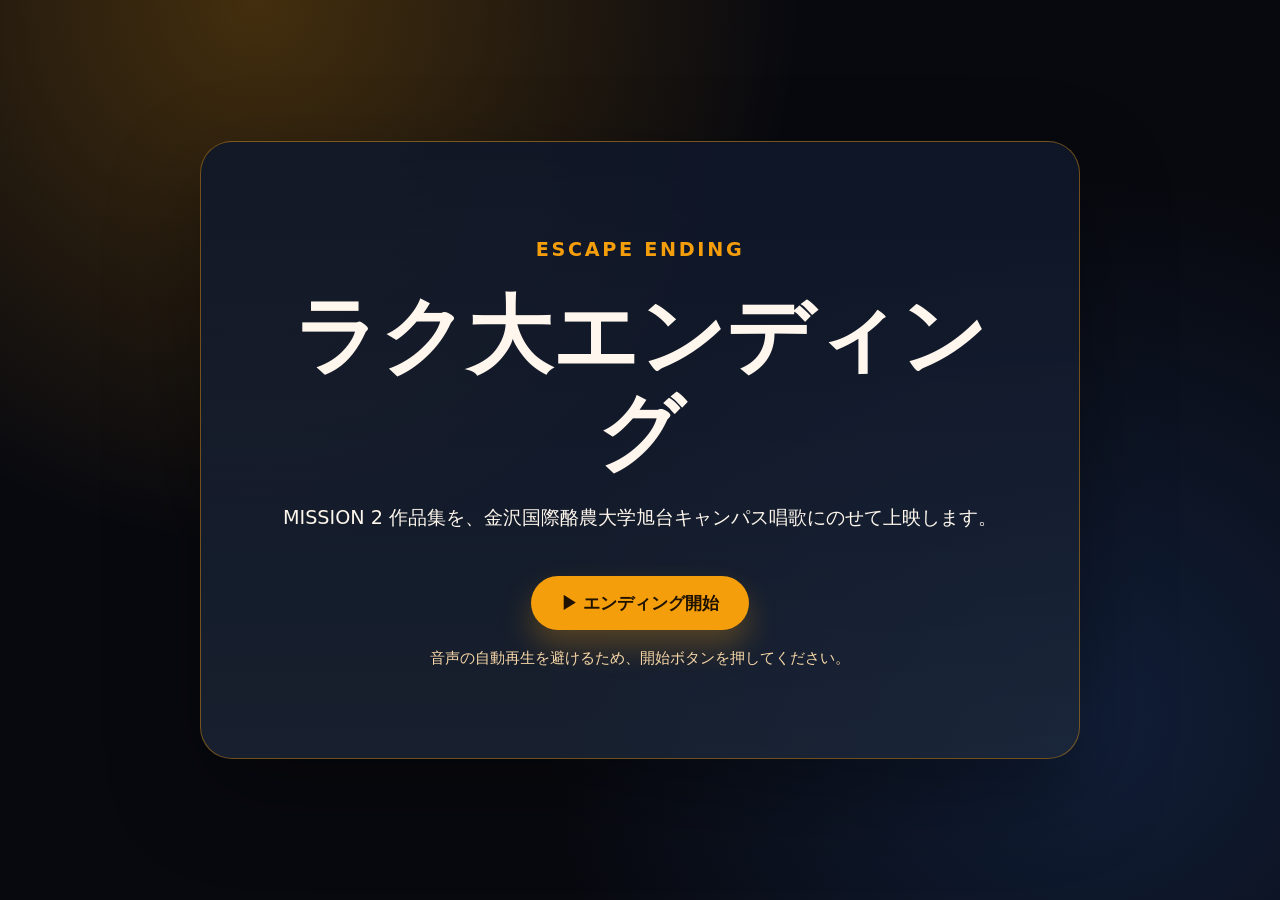
==== ending.html @ afc2844b "Add files via upload" ====
<!doctype html>
<html lang="ja">
<head>
  <meta charset="utf-8" />
  <meta name="viewport" content="width=device-width, initial-scale=1" />
  <title>ラク大エンディング</title>
  <link rel="stylesheet" href="ending/ending.css" />
</head>
<body>
  <main class="ending-page">
    <section class="opening-panel" id="startPanel">
      <p class="eyebrow">ESCAPE ENDING</p>
      <h1>ラク大エンディング</h1>
      <p>MISSION 2 作品集を、金沢国際酪農大学旭台キャンパス唱歌にのせて上映します。</p>
      <button id="startButton" class="start-button" type="button">▶ エンディング開始</button>
      <p class="note">音声の自動再生を避けるため、開始ボタンを押してください。</p>
    </section>

    <section class="stage" id="stage" hidden aria-live="polite">
      <audio id="endingAudio" src="ending/ending_song.mp3" preload="auto"></audio>

      <div class="scene title-scene" id="titleScene">
        <p class="eyebrow">MISSION 2 作品集</p>
        <h2>金沢国際酪農大学<br>旭台キャンパス唱歌</h2>
        <p>カコク大からの脱出</p>
      </div>

      <div class="scene slide-scene" id="slideScene" hidden>
        <div class="slide-header">
          <p class="eyebrow">OPEN CAMPUS POSTER VISUALS</p>
          <p id="slideCounter">1 / 7</p>
        </div>
        <div class="image-grid" id="imageGrid"></div>
      </div>

      <div class="scene fin-scene" id="finScene" hidden>
        <h2>Fin</h2>
        <p>生成AI研修は以上です。</p>
        <p>ご参加ありがとうございました。</p>
        <a href="index.html" class="back-link">ポータルへ戻る</a>
      </div>
    </section>
  </main>

  <script src="ending/ending.js"></script>
</body>
</html>
---- ending/ending.css ----
:root {
  --bg: #08090f;
  --panel: rgba(12, 16, 28, .78);
  --text: #fff7ed;
  --muted: #f8d8a8;
  --gold: #f59e0b;
}
* { box-sizing: border-box; }
body {
  margin: 0;
  min-height: 100vh;
  font-family: "Yu Gothic", "游ゴシック", system-ui, sans-serif;
  background:
    radial-gradient(circle at 20% 0%, rgba(245, 158, 11, .25), transparent 34rem),
    radial-gradient(circle at 85% 80%, rgba(59, 130, 246, .18), transparent 34rem),
    var(--bg);
  color: var(--text);
}
.ending-page {
  min-height: 100vh;
  display: grid;
  place-items: center;
  padding: clamp(20px, 4vw, 48px);
}
.opening-panel {
  width: min(880px, 100%);
  padding: clamp(32px, 7vw, 72px);
  border: 1px solid rgba(245, 158, 11, .42);
  border-radius: 32px;
  background: linear-gradient(180deg, rgba(15, 23, 42, .88), rgba(30, 41, 59, .72));
  box-shadow: 0 34px 90px rgba(0,0,0,.34);
  text-align: center;
}
.eyebrow {
  color: var(--gold);
  font-weight: 900;
  letter-spacing: .14em;
  font-size: .84rem;
}
h1, h2 { margin: 0; line-height: 1.15; }
h1 { font-size: clamp(2.4rem, 8vw, 5.3rem); }
.opening-panel p { font-size: clamp(1rem, 2vw, 1.2rem); line-height: 1.8; }
.start-button {
  margin-top: 22px;
  padding: 15px 30px;
  border: 0;
  border-radius: 999px;
  background: var(--gold);
  color: #1f1300;
  font-size: 1.08rem;
  font-weight: 900;
  cursor: pointer;
  box-shadow: 0 16px 30px rgba(245,158,11,.28);
}
.start-button:hover { filter: brightness(1.07); }
.note { color: var(--muted); font-size: .92rem !important; }
.stage {
  width: min(1180px, 100%);
  min-height: min(72vh, 760px);
  position: relative;
  overflow: hidden;
  border-radius: 30px;
  border: 1px solid rgba(245, 158, 11, .34);
  background: #05060a;
  box-shadow: 0 30px 100px rgba(0,0,0,.5);
}
.stage::before {
  content: "";
  position: absolute;
  inset: 0;
  background:
    linear-gradient(90deg, rgba(0,0,0,.34), transparent 20%, transparent 80%, rgba(0,0,0,.34)),
    radial-gradient(circle at 50% 20%, rgba(245,158,11,.18), transparent 32rem);
  pointer-events: none;
  z-index: 2;
}
.scene {
  position: absolute;
  inset: 0;
  display: grid;
  place-items: center;
  padding: clamp(24px, 4vw, 54px);
  text-align: center;
  opacity: 0;
  transform: translateY(18px) scale(.99);
  transition: opacity .8s ease, transform .8s ease;
}
.scene.active {
  opacity: 1;
  transform: translateY(0) scale(1);
}
.scene[hidden] { display: none; }
.title-scene h2 {
  font-size: clamp(2.3rem, 7vw, 5.6rem);
  text-shadow: 0 6px 28px rgba(0,0,0,.45);
}
.title-scene p:last-child { color: var(--muted); font-size: clamp(1.05rem, 2vw, 1.4rem); }
.slide-scene { display: block; text-align: left; }
.slide-header {
  position: relative;
  z-index: 3;
  display: flex;
  align-items: center;
  justify-content: space-between;
  gap: 16px;
  margin-bottom: 20px;
  transition: opacity .85s ease, transform .85s ease, filter .85s ease;
}
.slide-header.is-fading {
  opacity: .28;
  transform: translateY(8px);
  filter: blur(5px);
}
.slide-header p { margin: 0; }
#slideCounter { color: var(--muted); font-weight: 800; }
.image-grid {
  position: relative;
  z-index: 3;
  display: grid;
  grid-template-columns: repeat(3, 1fr);
  gap: clamp(12px, 2vw, 24px);
  height: calc(100% - 46px);
  min-height: 480px;
  transition: opacity .85s ease, transform .85s ease, filter .85s ease;
}
.image-grid.is-fading {
  opacity: .08;
  transform: translateY(10px) scale(1.01);
  filter: blur(10px);
}
.image-slot {
  position: relative;
  overflow: hidden;
  border-radius: 24px;
  background: rgba(255,255,255,.08);
  border: 1px solid rgba(255,255,255,.14);
  box-shadow: 0 18px 44px rgba(0,0,0,.32);
  opacity: 0;
  transform: translateY(18px) scale(.985);
  animation: slotFadeIn .95s ease forwards;
  animation-delay: var(--delay, 0s);
}
.image-slot img {
  width: 100%;
  height: 100%;
  object-fit: cover;
  display: block;
  transform: scale(1.035);
  animation: slowZoom 6s linear forwards;
}
.image-slot.missing {
  display: grid;
  place-items: center;
  color: rgba(255,255,255,.68);
  font-weight: 800;
  line-height: 1.6;
  text-align: center;
  padding: 18px;
}
@keyframes slowZoom {
  from { transform: scale(1.02); }
  to { transform: scale(1.09); }
}
@keyframes slotFadeIn {
  from { opacity: 0; transform: translateY(18px) scale(.985); }
  to { opacity: 1; transform: translateY(0) scale(1); }
}
.fin-scene h2 {
  font-family: Georgia, "Times New Roman", serif;
  font-size: clamp(4rem, 13vw, 10rem);
  font-weight: 500;
  letter-spacing: .08em;
  text-shadow: 0 8px 34px rgba(0,0,0,.5);
}
.fin-scene p {
  margin: 10px 0 0;
  font-size: clamp(1.1rem, 2.2vw, 1.55rem);
  font-weight: 700;
}
.back-link {
  display: inline-flex;
  margin-top: 28px;
  padding: 11px 20px;
  border: 1px solid rgba(255,255,255,.35);
  border-radius: 999px;
  color: var(--text);
  text-decoration: none;
  font-weight: 800;
}
@media (max-width: 800px) {
  .stage { min-height: 86vh; }
  .image-grid { grid-template-columns: 1fr; min-height: auto; height: auto; }
  .image-slot { min-height: 28vh; }
  .slide-scene { overflow: auto; }
}
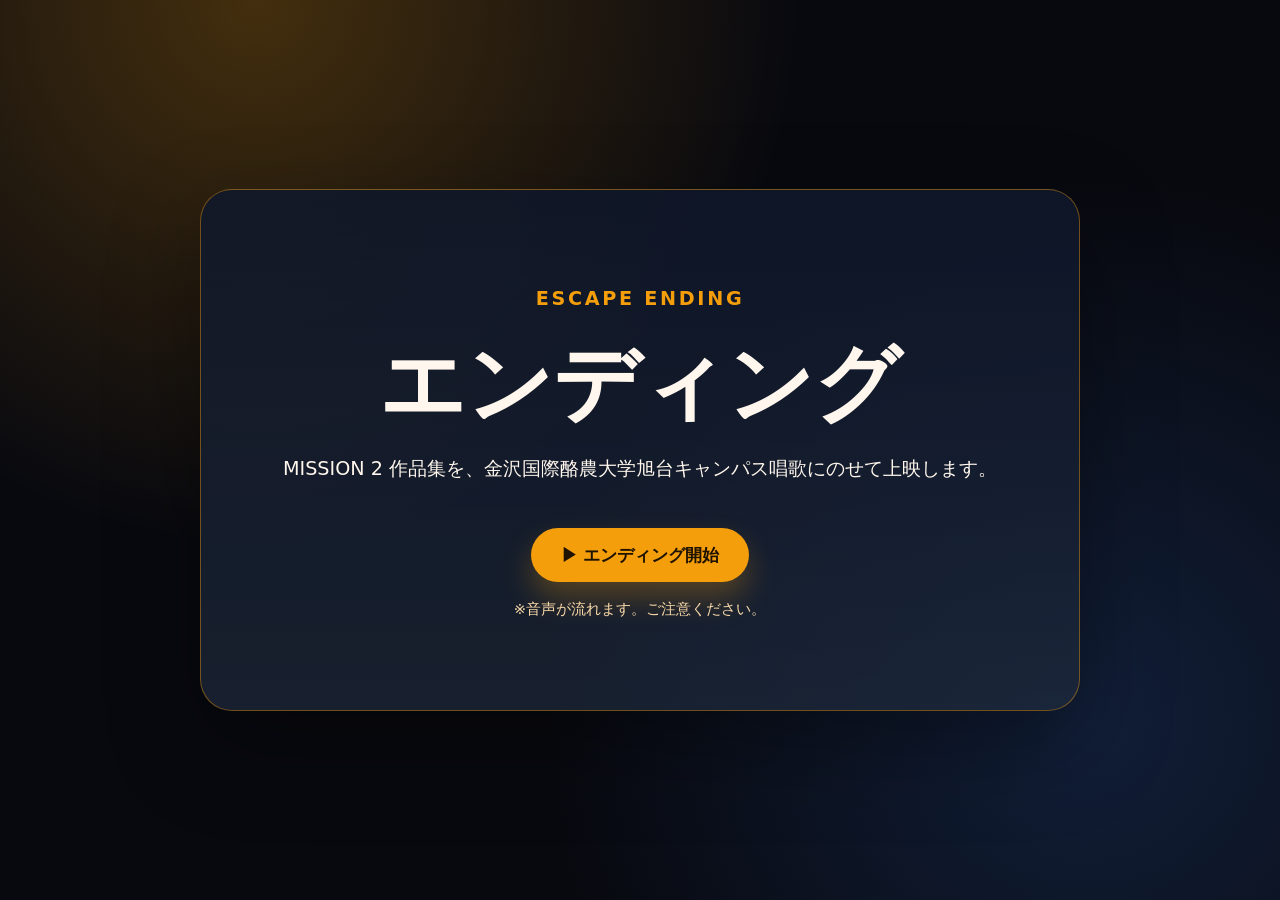
==== commit a47505cb: "Update heading and note text in ending.html" ====
--- a/ending.html
+++ b/ending.html
@@ -10,10 +10,10 @@
   <main class="ending-page">
     <section class="opening-panel" id="startPanel">
       <p class="eyebrow">ESCAPE ENDING</p>
-      <h1>ラク大エンディング</h1>
+      <h1>エンディング</h1>
       <p>MISSION 2 作品集を、金沢国際酪農大学旭台キャンパス唱歌にのせて上映します。</p>
       <button id="startButton" class="start-button" type="button">▶ エンディング開始</button>
-      <p class="note">音声の自動再生を避けるため、開始ボタンを押してください。</p>
+      <p class="note">※音声が流れます。ご注意ください。</p>
     </section>
 
     <section class="stage" id="stage" hidden aria-live="polite">
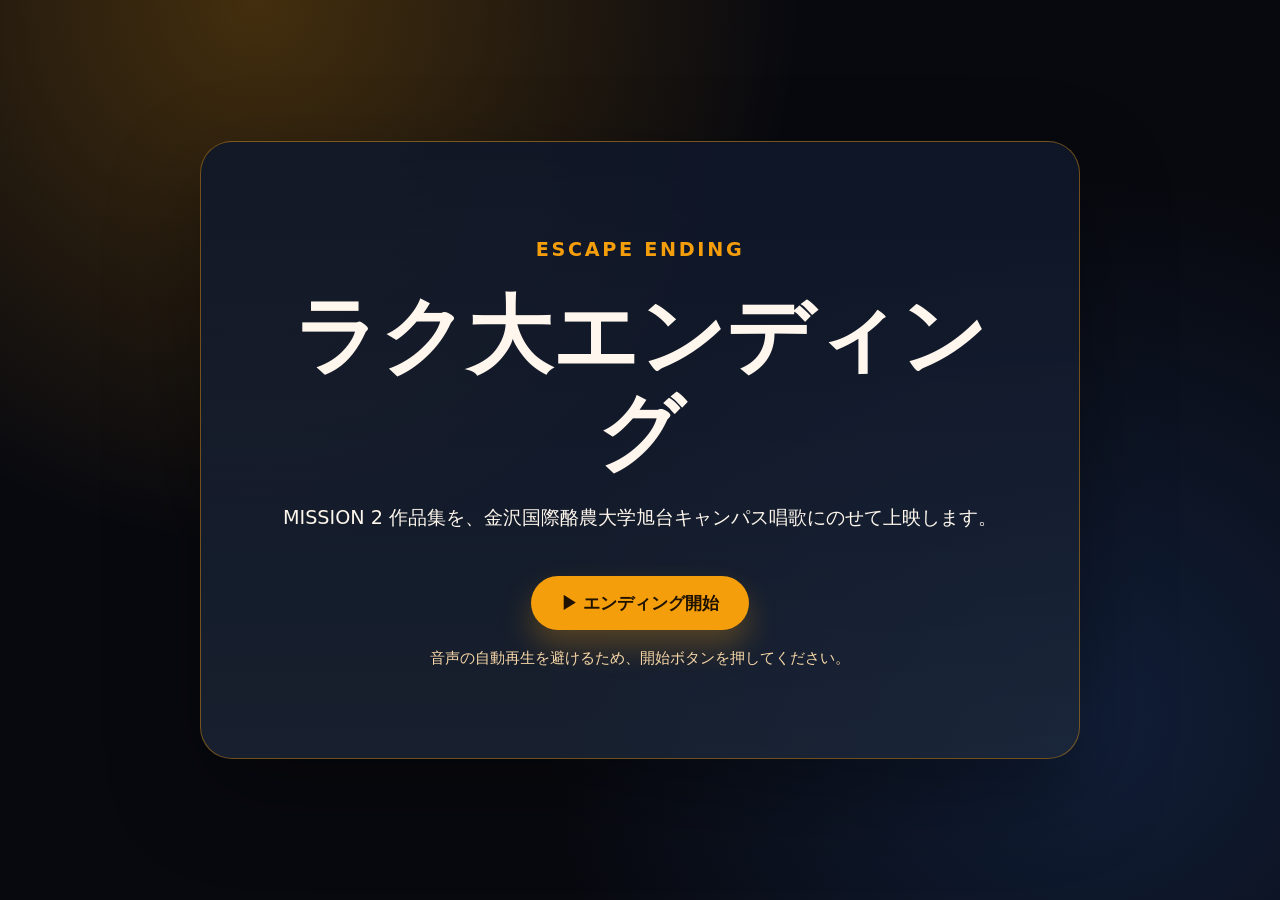
==== commit 25049fbd: "Add files via upload" ====
--- a/ending.html
+++ b/ending.html
@@ -10,14 +10,18 @@
   <main class="ending-page">
     <section class="opening-panel" id="startPanel">
       <p class="eyebrow">ESCAPE ENDING</p>
-      <h1>エンディング</h1>
+      <h1>ラク大エンディング</h1>
       <p>MISSION 2 作品集を、金沢国際酪農大学旭台キャンパス唱歌にのせて上映します。</p>
       <button id="startButton" class="start-button" type="button">▶ エンディング開始</button>
-      <p class="note">※音声が流れます。ご注意ください。</p>
+      <p class="note">音声の自動再生を避けるため、開始ボタンを押してください。</p>
     </section>
 
     <section class="stage" id="stage" hidden aria-live="polite">
       <audio id="endingAudio" src="ending/ending_song.mp3" preload="auto"></audio>
+
+      <div class="lyric-overlay" id="lyricOverlay" aria-live="polite">
+        <span id="lyricLine">金沢国際酪農大学旭台キャンパス唱歌</span>
+      </div>
 
       <div class="scene title-scene" id="titleScene">
         <p class="eyebrow">MISSION 2 作品集</p>
--- a/ending/ending.css
+++ b/ending/ending.css
@@ -165,6 +165,39 @@
   from { opacity: 0; transform: translateY(18px) scale(.985); }
   to { opacity: 1; transform: translateY(0) scale(1); }
 }
+
+.lyric-overlay {
+  position: absolute;
+  left: 50%;
+  bottom: clamp(18px, 4vw, 34px);
+  z-index: 8;
+  width: min(920px, calc(100% - 36px));
+  padding: 13px 22px;
+  border-radius: 999px;
+  background: rgba(0, 0, 0, .56);
+  border: 1px solid rgba(255, 255, 255, .22);
+  box-shadow: 0 18px 48px rgba(0,0,0,.36);
+  backdrop-filter: blur(10px);
+  transform: translate(-50%, 14px);
+  opacity: 0;
+  text-align: center;
+  transition: opacity .42s ease, transform .42s ease;
+  pointer-events: none;
+}
+.lyric-overlay.show {
+  opacity: 1;
+  transform: translate(-50%, 0);
+}
+.lyric-overlay span {
+  display: block;
+  color: #fff7ed;
+  font-size: clamp(1.08rem, 2.3vw, 1.8rem);
+  line-height: 1.5;
+  font-weight: 900;
+  letter-spacing: .04em;
+  text-shadow: 0 2px 12px rgba(0,0,0,.75);
+}
+
 .fin-scene h2 {
   font-family: Georgia, "Times New Roman", serif;
   font-size: clamp(4rem, 13vw, 10rem);
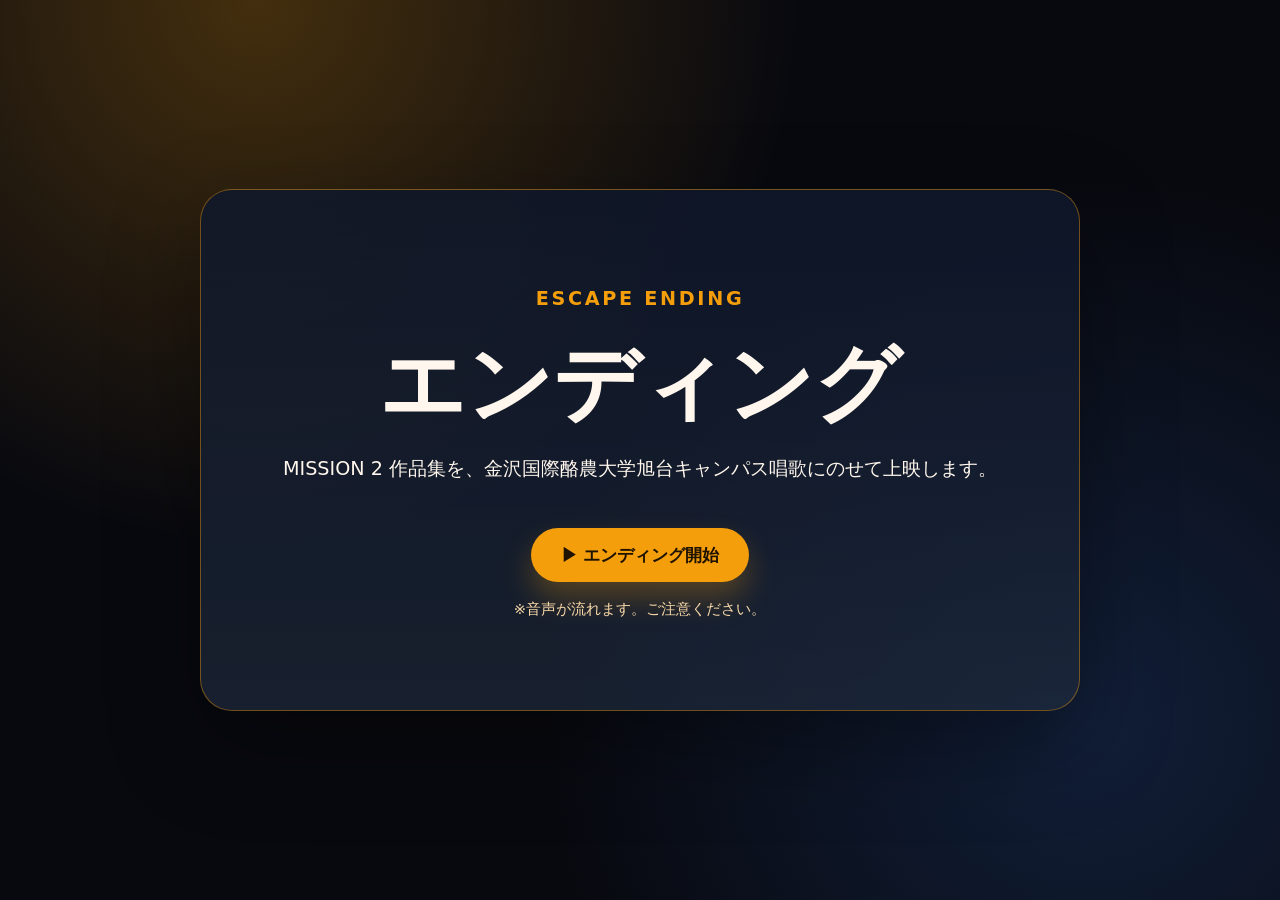
==== commit 76e99750: "Update heading and note text in ending.html" ====
--- a/ending.html
+++ b/ending.html
@@ -10,10 +10,10 @@
   <main class="ending-page">
     <section class="opening-panel" id="startPanel">
       <p class="eyebrow">ESCAPE ENDING</p>
-      <h1>ラク大エンディング</h1>
+      <h1>エンディング</h1>
       <p>MISSION 2 作品集を、金沢国際酪農大学旭台キャンパス唱歌にのせて上映します。</p>
       <button id="startButton" class="start-button" type="button">▶ エンディング開始</button>
-      <p class="note">音声の自動再生を避けるため、開始ボタンを押してください。</p>
+      <p class="note">※音声が流れます。ご注意ください。</p>
     </section>
 
     <section class="stage" id="stage" hidden aria-live="polite">
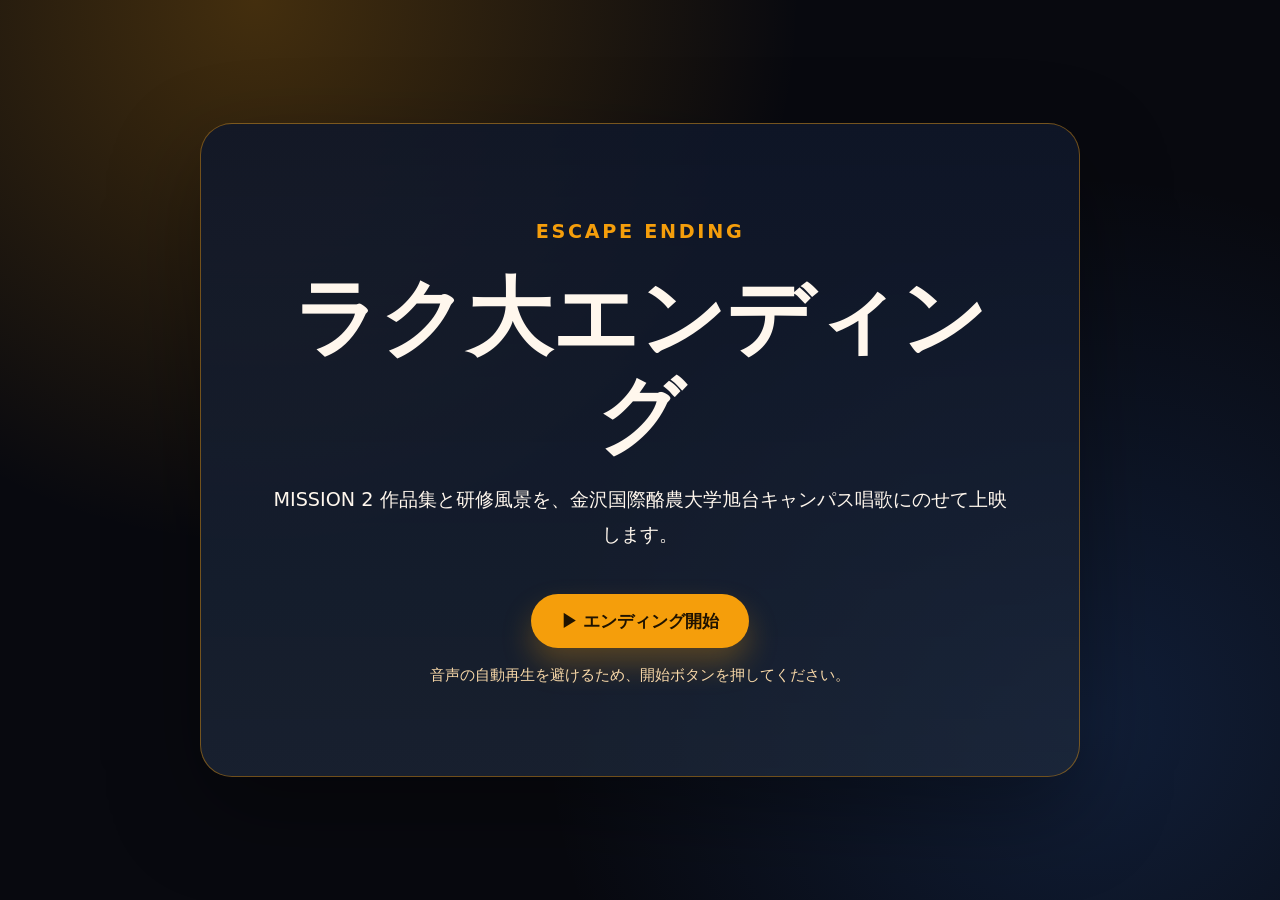
==== commit 932e2c6e: "Add files via upload" ====
--- a/ending.html
+++ b/ending.html
@@ -10,31 +10,65 @@
   <main class="ending-page">
     <section class="opening-panel" id="startPanel">
       <p class="eyebrow">ESCAPE ENDING</p>
-      <h1>エンディング</h1>
-      <p>MISSION 2 作品集を、金沢国際酪農大学旭台キャンパス唱歌にのせて上映します。</p>
+      <h1>ラク大エンディング</h1>
+      <p>MISSION 2 作品集と研修風景を、金沢国際酪農大学旭台キャンパス唱歌にのせて上映します。</p>
       <button id="startButton" class="start-button" type="button">▶ エンディング開始</button>
-      <p class="note">※音声が流れます。ご注意ください。</p>
+      <p class="note">音声の自動再生を避けるため、開始ボタンを押してください。</p>
     </section>
 
     <section class="stage" id="stage" hidden aria-live="polite">
       <audio id="endingAudio" src="ending/ending_song.mp3" preload="auto"></audio>
 
       <div class="lyric-overlay" id="lyricOverlay" aria-live="polite">
-        <span id="lyricLine">金沢国際酪農大学旭台キャンパス唱歌</span>
+        <span id="lyricLine"></span>
       </div>
 
       <div class="scene title-scene" id="titleScene">
-        <p class="eyebrow">MISSION 2 作品集</p>
-        <h2>金沢国際酪農大学<br>旭台キャンパス唱歌</h2>
-        <p>カコク大からの脱出</p>
+        <div class="title-card">
+          <p class="eyebrow">MISSION COMPLETE</p>
+          <h2>金沢国際酪農大学<br>旭台キャンパス唱歌</h2>
+          <p>カコク大からの脱出</p>
+        </div>
       </div>
 
-      <div class="scene slide-scene" id="slideScene" hidden>
+      <div class="scene song-card-scene" id="songCardScene" hidden>
+        <div class="school-song-card">
+          <div class="song-title">
+            <span>金沢国際酪農大学</span>
+            <span>旭台キャンパス唱歌</span>
+          </div>
+
+          <div class="song-meta">
+            <span>作詞　理事</span>
+            <span>作曲　Ｓｕｎｏ</span>
+          </div>
+
+          <div class="song-lyrics-vertical">
+            <p>旭台に　朝ひらけ<br>白き峰より　風は来る<br>酪農の野に　牛は立ち<br>学びの鐘は　今日も鳴る</p>
+
+            <p>重き日々にも　灯をかかげ<br>知恵をたずねて　道を行く<br>過ぎしカコクを　越えながら<br>明日の丘へ　歩み出す</p>
+
+            <p>ああ　金沢国際酪農大学<br>旭台キャンパス<br>われらは進む　ラク大へ</p>
+
+            <p>ラク大へ　いま一歩<br>ラク大へ　いま一歩<br>ラク大へ　いま一歩</p>
+          </div>
+        </div>
+      </div>
+
+      <div class="scene slide-scene" id="posterScene" hidden>
         <div class="slide-header">
           <p class="eyebrow">OPEN CAMPUS POSTER VISUALS</p>
-          <p id="slideCounter">1 / 7</p>
+          <p id="posterCounter">1 / 10</p>
         </div>
-        <div class="image-grid" id="imageGrid"></div>
+        <div class="image-grid three" id="posterGrid"></div>
+      </div>
+
+      <div class="scene photo-scene" id="photoScene" hidden>
+        <div class="slide-header">
+          <p class="eyebrow">JAIPON REVIEW MEETING</p>
+          <p id="photoCounter">1 / 3</p>
+        </div>
+        <div class="photo-stage" id="photoStage"></div>
       </div>
 
       <div class="scene fin-scene" id="finScene" hidden>
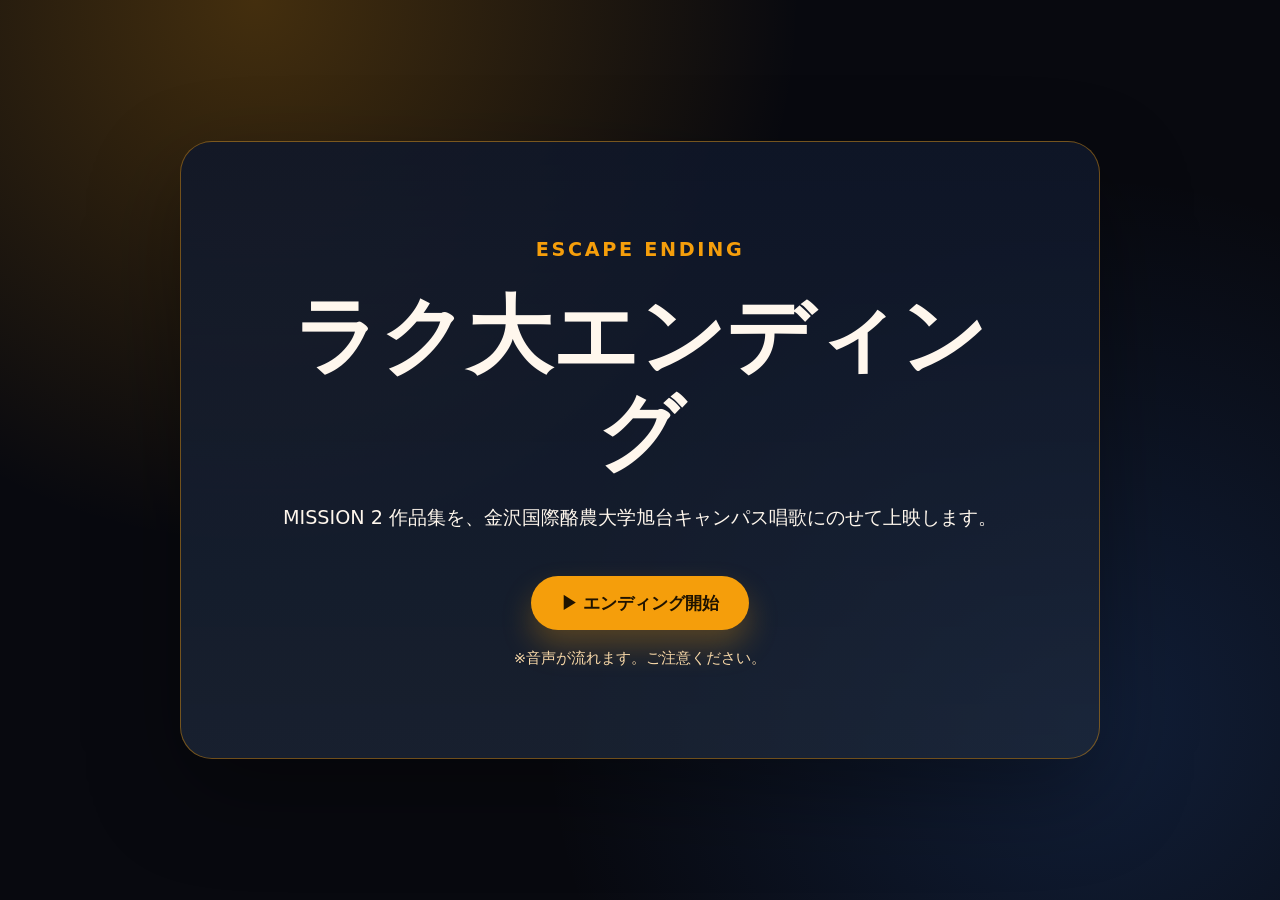
==== commit 150ae2cb: "Add files via upload" ====
--- a/ending.html
+++ b/ending.html
@@ -11,61 +11,47 @@
     <section class="opening-panel" id="startPanel">
       <p class="eyebrow">ESCAPE ENDING</p>
       <h1>ラク大エンディング</h1>
-      <p>MISSION 2 作品集と研修風景を、金沢国際酪農大学旭台キャンパス唱歌にのせて上映します。</p>
+      <p>MISSION 2 作品集を、金沢国際酪農大学旭台キャンパス唱歌にのせて上映します。</p>
       <button id="startButton" class="start-button" type="button">▶ エンディング開始</button>
-      <p class="note">音声の自動再生を避けるため、開始ボタンを押してください。</p>
+      <p class="note">※音声が流れます。ご注意ください。</p>
     </section>
 
     <section class="stage" id="stage" hidden aria-live="polite">
       <audio id="endingAudio" src="ending/ending_song.mp3" preload="auto"></audio>
 
-      <div class="lyric-overlay" id="lyricOverlay" aria-live="polite">
+      <div class="lyric-overlay" id="lyricOverlay" aria-live="polite" hidden>
         <span id="lyricLine"></span>
       </div>
 
       <div class="scene title-scene" id="titleScene">
         <div class="title-card">
-          <p class="eyebrow">MISSION COMPLETE</p>
-          <h2>金沢国際酪農大学<br>旭台キャンパス唱歌</h2>
+          <p class="eyebrow">ENDING THEME</p>
+          <h2>金沢国際酪農大学<br><span>旭台キャンパス唱歌</span></h2>
           <p>カコク大からの脱出</p>
         </div>
       </div>
 
-      <div class="scene song-card-scene" id="songCardScene" hidden>
-        <div class="school-song-card">
-          <div class="song-title">
-            <span>金沢国際酪農大学</span>
-            <span>旭台キャンパス唱歌</span>
-          </div>
+      <div class="scene songcard-scene" id="songCardScene" hidden>
+        <img
+          class="school-song-card-img"
+          src="ending/images/song_card.png"
+          alt="金沢国際酪農大学 旭台キャンパス唱歌 歌詞カード"
+        >
+      </div>
 
-          <div class="song-meta">
-            <span>作詞　理事</span>
-            <span>作曲　Ｓｕｎｏ</span>
-          </div>
-
-          <div class="song-lyrics-vertical">
-            <p>旭台に　朝ひらけ<br>白き峰より　風は来る<br>酪農の野に　牛は立ち<br>学びの鐘は　今日も鳴る</p>
-
-            <p>重き日々にも　灯をかかげ<br>知恵をたずねて　道を行く<br>過ぎしカコクを　越えながら<br>明日の丘へ　歩み出す</p>
-
-            <p>ああ　金沢国際酪農大学<br>旭台キャンパス<br>われらは進む　ラク大へ</p>
-
-            <p>ラク大へ　いま一歩<br>ラク大へ　いま一歩<br>ラク大へ　いま一歩</p>
-          </div>
-        </div>
-      </div>
+</div>
 
       <div class="scene slide-scene" id="posterScene" hidden>
         <div class="slide-header">
-          <p class="eyebrow">OPEN CAMPUS POSTER VISUALS</p>
-          <p id="posterCounter">1 / 10</p>
+          <p class="eyebrow">MISSION 2 POSTER VISUALS</p>
+          <p id="posterCounter">1 / 11</p>
         </div>
         <div class="image-grid three" id="posterGrid"></div>
       </div>
 
       <div class="scene photo-scene" id="photoScene" hidden>
         <div class="slide-header">
-          <p class="eyebrow">JAIPON REVIEW MEETING</p>
+          <p class="eyebrow">JAIPON</p>
           <p id="photoCounter">1 / 3</p>
         </div>
         <div class="photo-stage" id="photoStage"></div>
--- a/ending/ending.css
+++ b/ending/ending.css
@@ -1,6 +1,5 @@
-:root {
+ :root {
   --bg: #08090f;
-  --panel: rgba(12, 16, 28, .78);
   --text: #fff7ed;
   --muted: #f8d8a8;
   --gold: #f59e0b;
@@ -20,10 +19,10 @@
   min-height: 100vh;
   display: grid;
   place-items: center;
-  padding: clamp(20px, 4vw, 48px);
+  padding: clamp(12px, 2.6vw, 36px);
 }
 .opening-panel {
-  width: min(880px, 100%);
+  width: min(920px, 100%);
   padding: clamp(32px, 7vw, 72px);
   border: 1px solid rgba(245, 158, 11, .42);
   border-radius: 32px;
@@ -52,11 +51,10 @@
   cursor: pointer;
   box-shadow: 0 16px 30px rgba(245,158,11,.28);
 }
-.start-button:hover { filter: brightness(1.07); }
 .note { color: var(--muted); font-size: .92rem !important; }
 .stage {
-  width: min(1180px, 100%);
-  min-height: min(72vh, 760px);
+  width: min(1280px, 100%);
+  min-height: min(82vh, 850px);
   position: relative;
   overflow: hidden;
   border-radius: 30px;
@@ -83,19 +81,72 @@
   text-align: center;
   opacity: 0;
   transform: translateY(18px) scale(.99);
-  transition: opacity .8s ease, transform .8s ease;
-}
-.scene.active {
-  opacity: 1;
-  transform: translateY(0) scale(1);
-}
+  transition: opacity .9s ease, transform .9s ease;
+}
+.scene.active { opacity: 1; transform: translateY(0) scale(1); }
 .scene[hidden] { display: none; }
-.title-scene h2 {
-  font-size: clamp(2.3rem, 7vw, 5.6rem);
+.title-card {
+  position: relative;
+  z-index: 3;
+  padding: clamp(28px, 5vw, 54px) clamp(34px, 6vw, 72px);
+  border-radius: 28px;
+  background: rgba(0,0,0,.35);
+  border: 1px solid rgba(255,255,255,.16);
+  box-shadow: 0 24px 70px rgba(0,0,0,.42);
+  backdrop-filter: blur(8px);
+}
+.title-card h2 {
+  font-family: "Yu Mincho", "游明朝", "Hiragino Mincho ProN", serif;
+  font-size: clamp(2.2rem, 6vw, 5.6rem);
+  letter-spacing: .08em;
   text-shadow: 0 6px 28px rgba(0,0,0,.45);
 }
-.title-scene p:last-child { color: var(--muted); font-size: clamp(1.05rem, 2vw, 1.4rem); }
-.slide-scene { display: block; text-align: left; }
+.title-card h2 span { font-size: .72em; }
+.title-card p:last-child { color: var(--muted); font-weight: 800; font-size: clamp(1.05rem, 2vw, 1.4rem); }
+.songcard-scene {
+  background: radial-gradient(circle at 50% 35%, rgba(245,158,11,.16), transparent 34rem);
+}
+.school-song-card {
+  position: relative;
+  z-index: 4;
+  width: min(1080px, 96%);
+  height: min(610px, 78vh);
+  padding: clamp(22px, 3vw, 38px) clamp(26px, 4vw, 48px);
+  background: linear-gradient(180deg, #fffdf8, #fff7e8);
+  color: #171717;
+  border: clamp(10px, 1.3vw, 15px) solid #7a3f12;
+  box-shadow: inset 0 0 0 3px #c28a4a, inset 0 0 0 10px rgba(122,63,18,.08), 0 30px 85px rgba(0,0,0,.45);
+  display: grid;
+  grid-template-columns: auto auto auto 1fr;
+  grid-template-areas: "title name meta lyrics";
+  column-gap: clamp(18px, 3vw, 42px);
+  align-items: center;
+  animation: songCardIn 1.15s ease both;
+}
+.song-title, .song-name, .song-meta, .song-lyrics-vertical {
+  writing-mode: vertical-rl;
+  text-orientation: mixed;
+  font-family: "Yu Mincho", "游明朝", "Hiragino Mincho ProN", serif;
+  font-weight: 800;
+}
+.song-title { grid-area: title; font-size: clamp(2.2rem, 4vw, 3.4rem); letter-spacing: .22em; }
+.song-name { grid-area: name; display: flex; flex-direction: row-reverse; gap: 12px; font-size: clamp(1.55rem, 3vw, 2.55rem); line-height: 1.45; letter-spacing: .16em; }
+.song-meta { grid-area: meta; display: flex; flex-direction: row-reverse; gap: 24px; font-size: clamp(.86rem, 1.3vw, 1.1rem); line-height: 1.7; letter-spacing: .12em; }
+.song-lyrics-vertical {
+  grid-area: lyrics;
+  height: 100%;
+  display: flex;
+  flex-direction: row-reverse;
+  gap: clamp(16px, 2.3vw, 30px);
+  align-items: flex-start;
+  justify-content: center;
+  font-size: clamp(.82rem, 1.38vw, 1.06rem);
+  line-height: 1.9;
+  letter-spacing: .08em;
+}
+.song-lyrics-vertical p { margin: 0; }
+@keyframes songCardIn { from { opacity: 0; transform: translateY(18px) scale(.985); filter: blur(4px); } to { opacity: 1; transform: translateY(0) scale(1); filter: blur(0); } }
+.slide-scene, .photo-scene { display: block; text-align: left; }
 .slide-header {
   position: relative;
   z-index: 3;
@@ -106,33 +157,27 @@
   margin-bottom: 20px;
   transition: opacity .85s ease, transform .85s ease, filter .85s ease;
 }
-.slide-header.is-fading {
-  opacity: .28;
-  transform: translateY(8px);
-  filter: blur(5px);
-}
+.slide-header.is-fading { opacity: .28; transform: translateY(8px); filter: blur(5px); }
 .slide-header p { margin: 0; }
-#slideCounter { color: var(--muted); font-weight: 800; }
+#posterCounter, #photoCounter { color: var(--muted); font-weight: 800; }
 .image-grid {
   position: relative;
   z-index: 3;
   display: grid;
-  grid-template-columns: repeat(3, 1fr);
   gap: clamp(12px, 2vw, 24px);
   height: calc(100% - 46px);
-  min-height: 480px;
+  min-height: 520px;
   transition: opacity .85s ease, transform .85s ease, filter .85s ease;
 }
-.image-grid.is-fading {
-  opacity: .08;
-  transform: translateY(10px) scale(1.01);
-  filter: blur(10px);
-}
-.image-slot {
+.image-grid.three { grid-template-columns: repeat(3, 1fr); }
+.image-grid.is-fading, .photo-stage.is-fading { opacity: .08; transform: translateY(10px) scale(1.01); filter: blur(10px); }
+
+.image-slot, .photo-slot {
   position: relative;
   overflow: hidden;
   border-radius: 24px;
-  background: rgba(255,255,255,.08);
+  background:
+    linear-gradient(180deg, rgba(255,255,255,.10), rgba(255,255,255,.04));
   border: 1px solid rgba(255,255,255,.14);
   box-shadow: 0 18px 44px rgba(0,0,0,.32);
   opacity: 0;
@@ -140,41 +185,76 @@
   animation: slotFadeIn .95s ease forwards;
   animation-delay: var(--delay, 0s);
 }
+
+.image-slot {
+  aspect-ratio: 3 / 4;
+  display: flex;
+  align-items: center;
+  justify-content: center;
+  padding: clamp(10px, 1.2vw, 14px);
+}
+
 .image-slot img {
   width: 100%;
   height: 100%;
+  object-fit: contain;
+  display: block;
+  border-radius: 16px;
+  background: rgba(255,255,255,.02);
+  box-shadow: 0 10px 26px rgba(0,0,0,.18);
+  transform: scale(1.01);
+  animation: slowZoom 10s linear forwards;
+}
+
+.photo-slot {
+  width: min(1120px, 96%);
+  height: min(620px, 78vh);
+  margin: 0 auto;
+  display: flex;
+  align-items: center;
+  justify-content: center;
+  padding: clamp(12px, 1.3vw, 18px);
+}
+
+.photo-slot img {
+  width: 100%;
+  height: 100%;
   object-fit: cover;
   display: block;
-  transform: scale(1.035);
-  animation: slowZoom 6s linear forwards;
-}
-.image-slot.missing {
+  border-radius: 18px;
+  box-shadow: 0 10px 26px rgba(0,0,0,.18);
+  transform: scale(1.01);
+  animation: slowZoom 10s linear forwards;
+}
+.image-slot.missing, .photo-slot.missing { display: grid; place-items: center; color: rgba(255,255,255,.68); font-weight: 800; line-height: 1.6; text-align: center; padding: 18px; }
+.photo-stage {
+  position: relative;
+  z-index: 3;
+  width: 100%;
+  height: calc(100% - 46px);
+  min-height: 540px;
   display: grid;
   place-items: center;
-  color: rgba(255,255,255,.68);
-  font-weight: 800;
-  line-height: 1.6;
-  text-align: center;
-  padding: 18px;
-}
-@keyframes slowZoom {
-  from { transform: scale(1.02); }
-  to { transform: scale(1.09); }
-}
-@keyframes slotFadeIn {
-  from { opacity: 0; transform: translateY(18px) scale(.985); }
-  to { opacity: 1; transform: translateY(0) scale(1); }
-}
-
+  transition: opacity .85s ease, transform .85s ease, filter .85s ease;
+}
+.photo-slot {
+  width: min(1120px, 96%);
+  height: min(630px, 72vh);
+  aspect-ratio: 16 / 9;
+  margin: 0 auto;
+}
+.photo-slot img { object-fit: cover; }
+@keyframes slowZoom { from { transform: scale(1.02); } to { transform: scale(1.08); } }
+@keyframes slotFadeIn { from { opacity: 0; transform: translateY(18px) scale(.985); } to { opacity: 1; transform: translateY(0) scale(1); } }
 .lyric-overlay {
   position: absolute;
   left: 50%;
   bottom: clamp(18px, 4vw, 34px);
   z-index: 8;
-  width: min(920px, calc(100% - 36px));
+  width: min(980px, calc(100% - 36px));
   padding: 13px 22px;
   border-radius: 999px;
-  background: rgba(0, 0, 0, .56);
+  background: rgba(0, 0, 0, .58);
   border: 1px solid rgba(255, 255, 255, .22);
   box-shadow: 0 18px 48px rgba(0,0,0,.36);
   backdrop-filter: blur(10px);
@@ -184,45 +264,105 @@
   transition: opacity .42s ease, transform .42s ease;
   pointer-events: none;
 }
-.lyric-overlay.show {
-  opacity: 1;
-  transform: translate(-50%, 0);
-}
-.lyric-overlay span {
-  display: block;
-  color: #fff7ed;
-  font-size: clamp(1.08rem, 2.3vw, 1.8rem);
-  line-height: 1.5;
-  font-weight: 900;
-  letter-spacing: .04em;
-  text-shadow: 0 2px 12px rgba(0,0,0,.75);
-}
-
-.fin-scene h2 {
-  font-family: Georgia, "Times New Roman", serif;
-  font-size: clamp(4rem, 13vw, 10rem);
-  font-weight: 500;
-  letter-spacing: .08em;
-  text-shadow: 0 8px 34px rgba(0,0,0,.5);
-}
-.fin-scene p {
-  margin: 10px 0 0;
-  font-size: clamp(1.1rem, 2.2vw, 1.55rem);
-  font-weight: 700;
-}
-.back-link {
-  display: inline-flex;
-  margin-top: 28px;
-  padding: 11px 20px;
-  border: 1px solid rgba(255,255,255,.35);
-  border-radius: 999px;
-  color: var(--text);
-  text-decoration: none;
-  font-weight: 800;
-}
+.lyric-overlay.show { opacity: 1; transform: translate(-50%, 0); }
+.lyric-overlay[hidden] { display: none; }
+.lyric-overlay span { display: block; color: #fff7ed; font-size: clamp(1.08rem, 2.3vw, 1.8rem); line-height: 1.5; font-weight: 900; letter-spacing: .04em; text-shadow: 0 2px 12px rgba(0,0,0,.75); }
+.fin-scene h2 { font-family: Georgia, "Times New Roman", serif; font-size: clamp(4rem, 13vw, 10rem); font-weight: 500; letter-spacing: .08em; text-shadow: 0 8px 34px rgba(0,0,0,.5); }
+.fin-scene p { margin: 10px 0 0; font-size: clamp(1.1rem, 2.2vw, 1.55rem); font-weight: 700; }
+.back-link { display: inline-flex; margin-top: 28px; padding: 11px 20px; border: 1px solid rgba(255,255,255,.35); border-radius: 999px; color: var(--text); text-decoration: none; font-weight: 800; }
 @media (max-width: 800px) {
-  .stage { min-height: 86vh; }
-  .image-grid { grid-template-columns: 1fr; min-height: auto; height: auto; }
+  .stage { min-height: 88vh; }
+  .image-grid.three { grid-template-columns: 1fr; min-height: auto; height: auto; }
   .image-slot { min-height: 28vh; }
-  .slide-scene { overflow: auto; }
-}
+  .photo-stage { min-height: 60vh; }
+  .slide-scene, .photo-scene { overflow: auto; }
+  .school-song-card { height: min(680px, 86vh); grid-template-columns: auto auto 1fr; grid-template-areas: "title name lyrics" "meta meta lyrics"; column-gap: 18px; padding: 22px; }
+  .song-meta { font-size: .78rem; gap: 12px; }
+  .song-lyrics-vertical { font-size: .72rem; gap: 12px; line-height: 1.7; }
+}
+
+
+/* v23: 歌詞カードはCSS縦書きではなく、画像をそのまま表示する */
+.school-song-card.image-card {
+  width: min(1120px, 94%);
+  height: min(630px, 78vh);
+  padding: 0;
+  background: transparent;
+  border: 0;
+  box-shadow: 0 30px 90px rgba(0,0,0,.42);
+  display: grid;
+  place-items: center;
+  animation: songCardIn 1.15s ease both;
+}
+.school-song-card.image-card[hidden] {
+  display: none;
+}
+.school-song-card.image-card img {
+  width: 100%;
+  height: 100%;
+  object-fit: contain;
+  display: block;
+  border-radius: 6px;
+}
+@media (max-width: 800px) {
+  .school-song-card.image-card {
+    width: 96%;
+    height: min(64vh, 520px);
+    padding: 0;
+  }
+}
+
+
+/* v24: 17〜32秒の歌詞カードは画像ファイルをそのまま表示する */
+.songcard-scene {
+  padding: clamp(18px, 3vw, 42px);
+}
+
+.school-song-card-img {
+  position: relative;
+  z-index: 4;
+  display: block;
+  width: min(1140px, 94%);
+  height: min(640px, 80vh);
+  object-fit: contain;
+  margin: 0 auto;
+  border-radius: 6px;
+  box-shadow: 0 30px 90px rgba(0,0,0,.42);
+  animation: songCardIn 1.15s ease both;
+}
+
+@media (max-width: 800px) {
+  .school-song-card-img {
+    width: 96%;
+    height: min(64vh, 520px);
+  }
+}
+
+
+/* v25: 歌詞カード画像のはみ出し防止。親ステージ内に必ず収める */
+.songcard-scene {
+  overflow: hidden;
+  padding: clamp(18px, 3vw, 42px) !important;
+}
+
+.school-song-card-img {
+  position: relative;
+  z-index: 4;
+  display: block;
+  width: auto !important;
+  height: auto !important;
+  max-width: calc(100% - 48px) !important;
+  max-height: calc(100% - 48px) !important;
+  object-fit: contain !important;
+  margin: 0 auto;
+  border-radius: 6px;
+  box-shadow: 0 30px 90px rgba(0,0,0,.42);
+  animation: songCardIn 1.15s ease both;
+}
+
+@media (max-width: 800px) {
+  .school-song-card-img {
+    max-width: calc(100% - 18px) !important;
+    max-height: calc(100% - 18px) !important;
+  }
+}
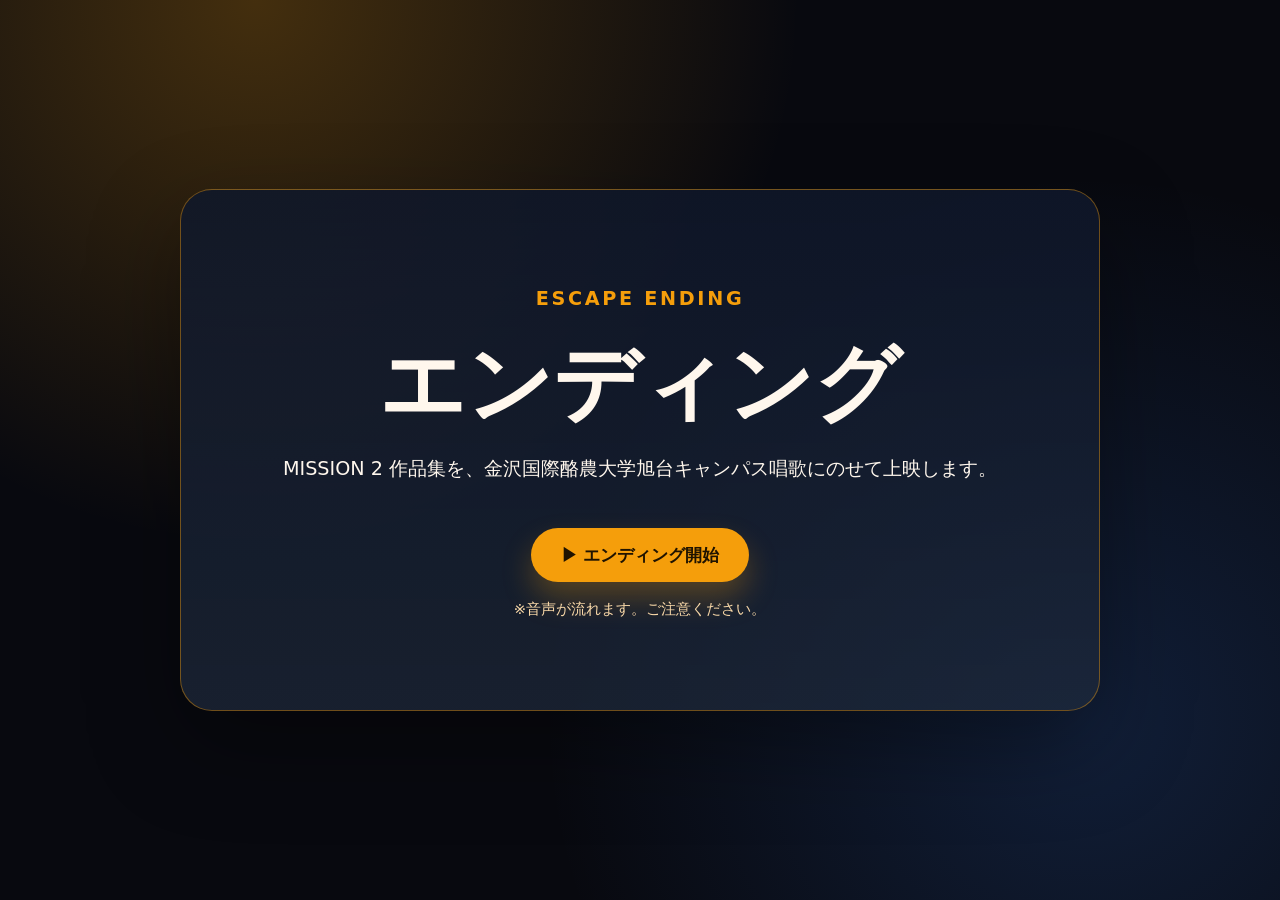
==== commit 1aad9a61: "Change heading text from 'ラク大エンディング' to 'エンディング'" ====
--- a/ending.html
+++ b/ending.html
@@ -10,7 +10,7 @@
   <main class="ending-page">
     <section class="opening-panel" id="startPanel">
       <p class="eyebrow">ESCAPE ENDING</p>
-      <h1>ラク大エンディング</h1>
+      <h1>エンディング</h1>
       <p>MISSION 2 作品集を、金沢国際酪農大学旭台キャンパス唱歌にのせて上映します。</p>
       <button id="startButton" class="start-button" type="button">▶ エンディング開始</button>
       <p class="note">※音声が流れます。ご注意ください。</p>
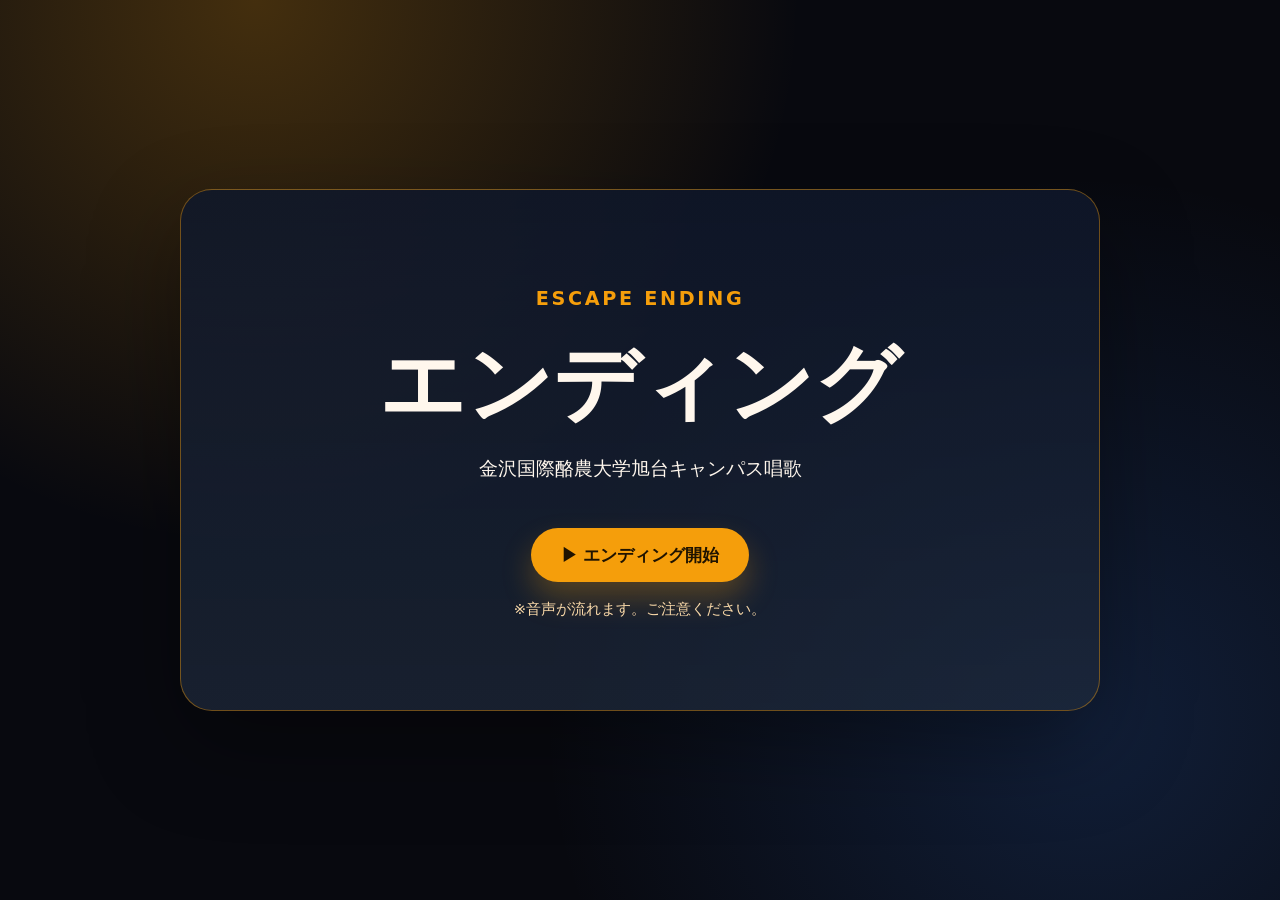
==== commit c143da76: "Update text in ending.html for clarity" ====
--- a/ending.html
+++ b/ending.html
@@ -11,7 +11,7 @@
     <section class="opening-panel" id="startPanel">
       <p class="eyebrow">ESCAPE ENDING</p>
       <h1>エンディング</h1>
-      <p>MISSION 2 作品集を、金沢国際酪農大学旭台キャンパス唱歌にのせて上映します。</p>
+      <p>金沢国際酪農大学旭台キャンパス唱歌</p>
       <button id="startButton" class="start-button" type="button">▶ エンディング開始</button>
       <p class="note">※音声が流れます。ご注意ください。</p>
     </section>
@@ -51,7 +51,7 @@
 
       <div class="scene photo-scene" id="photoScene" hidden>
         <div class="slide-header">
-          <p class="eyebrow">JAIPON</p>
+          <p class="eyebrow">みなさんの様子</p>
           <p id="photoCounter">1 / 3</p>
         </div>
         <div class="photo-stage" id="photoStage"></div>
